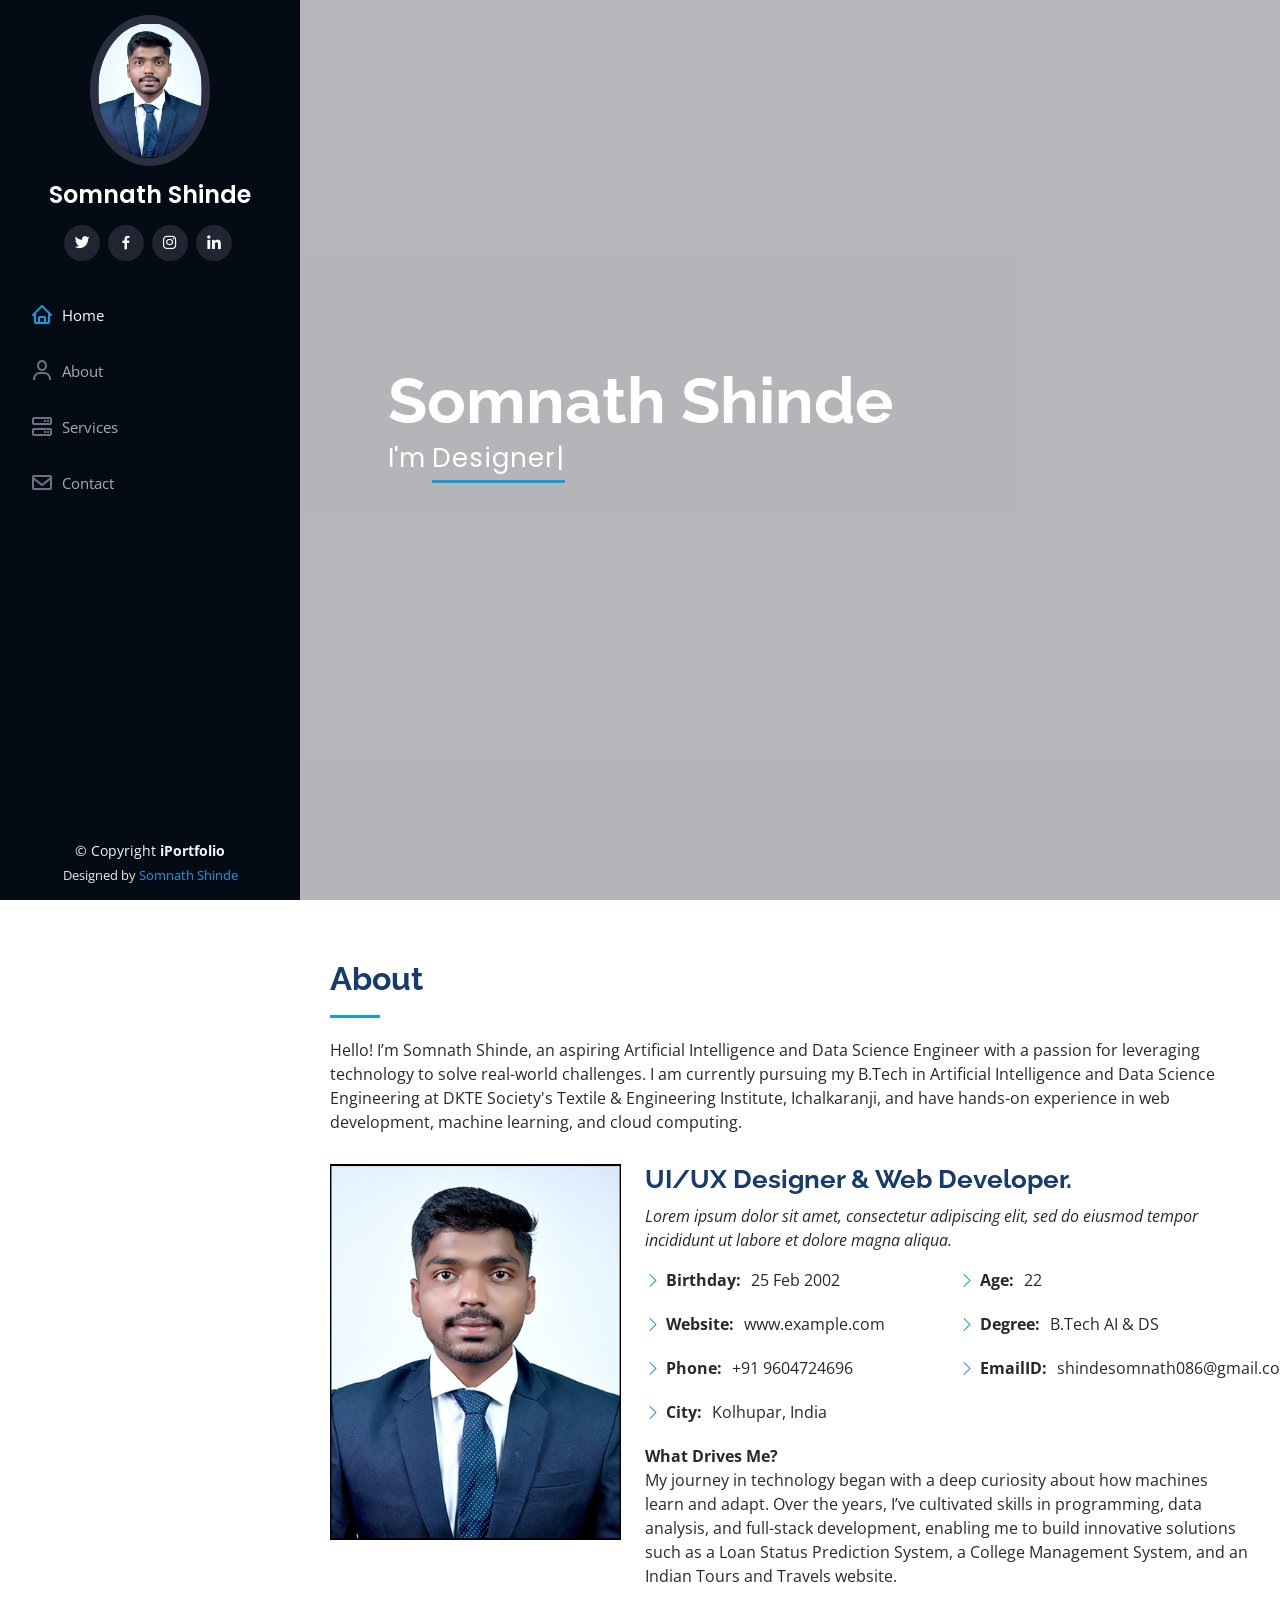
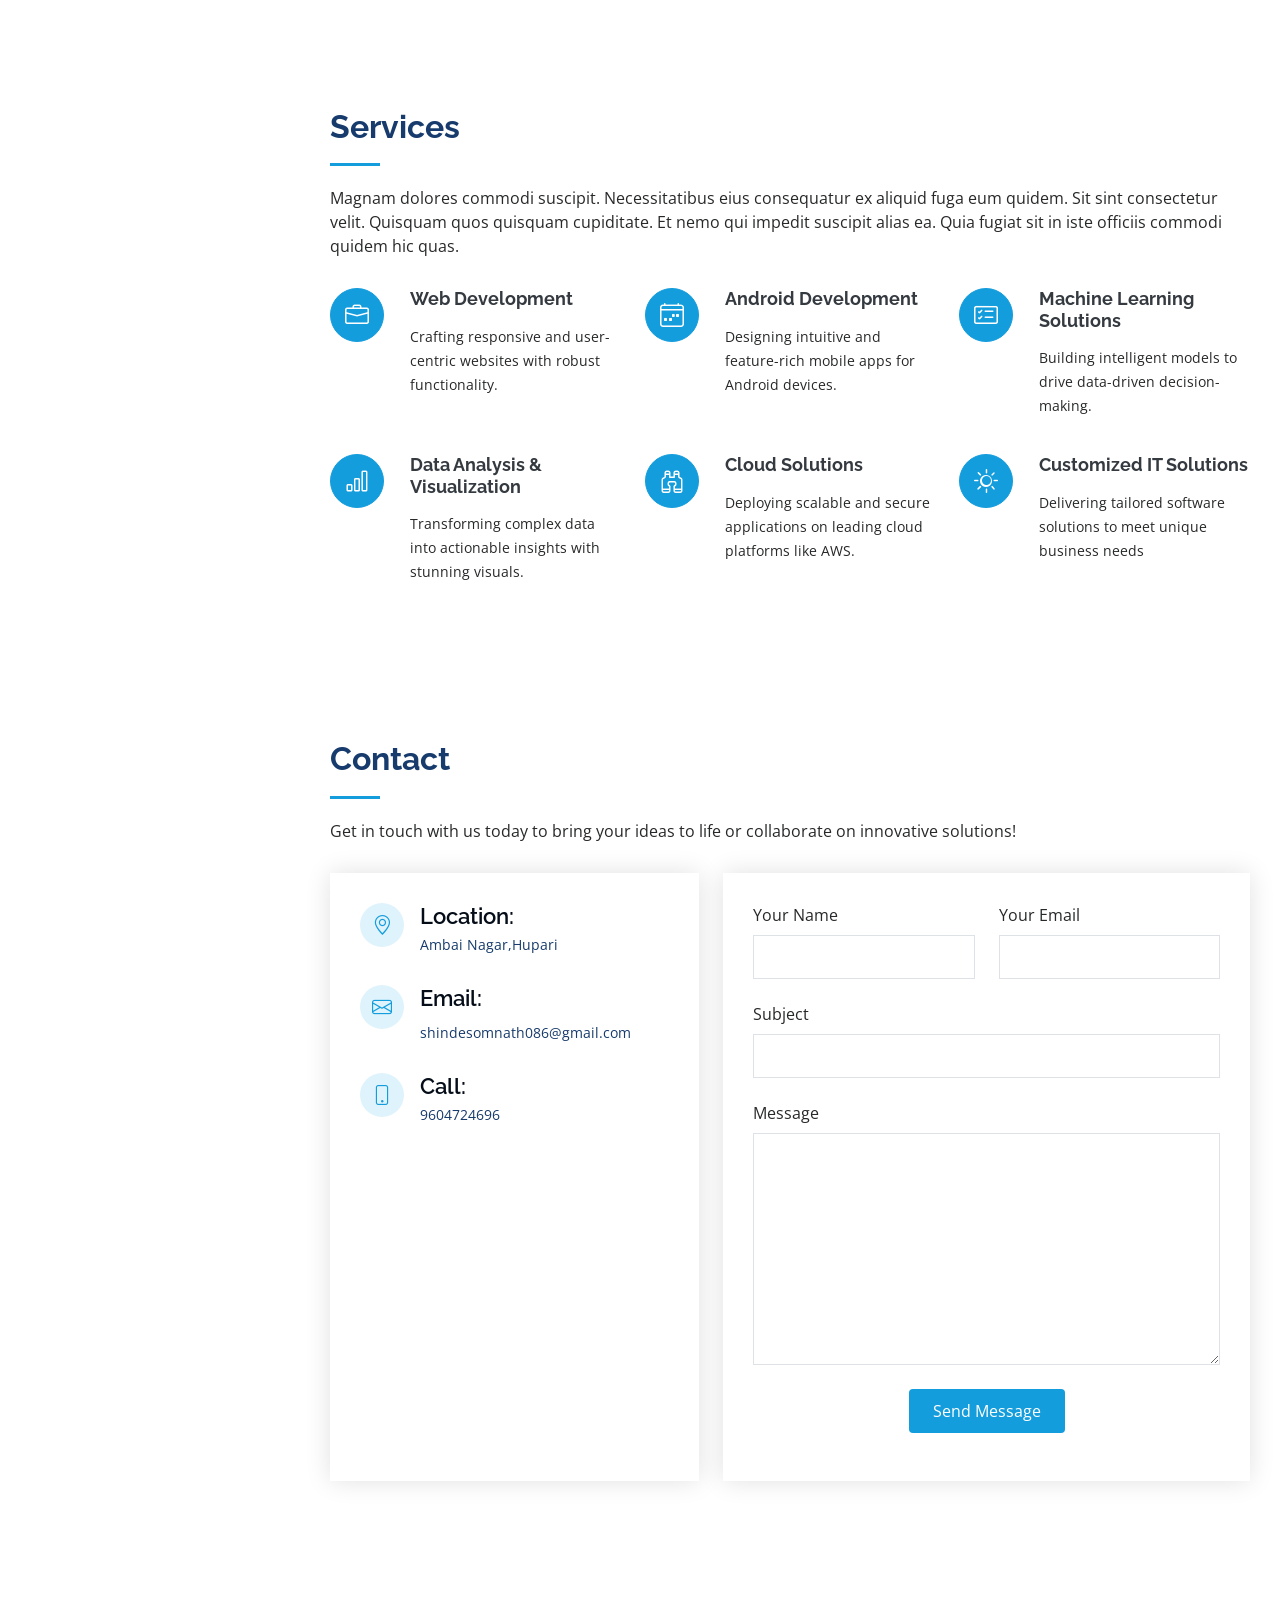
==== index.html @ 43b01abb "Somnath Shinde" ====
<!DOCTYPE html>
<html lang="en">

<head>
  <meta charset="utf-8">
  <meta content="width=device-width, initial-scale=1.0" name="viewport">

  <title>iPortfolio Bootstrap Template - Index</title>
  <meta content="" name="description">
  <meta content="" name="keywords">

  <!-- Favicons -->
  <link href="assets/img/favicon.png" rel="icon">
  <link href="assets/img/apple-touch-icon.png" rel="apple-touch-icon">

  <!-- Google Fonts -->
  <link href="https://fonts.googleapis.com/css?family=Open+Sans:300,300i,400,400i,600,600i,700,700i|Raleway:300,300i,400,400i,500,500i,600,600i,700,700i|Poppins:300,300i,400,400i,500,500i,600,600i,700,700i" rel="stylesheet">

  <!-- Vendor CSS Files -->
  <link href="assets/vendor/aos/aos.css" rel="stylesheet">
  <link href="assets/vendor/bootstrap/css/bootstrap.min.css" rel="stylesheet">
  <link href="assets/vendor/bootstrap-icons/bootstrap-icons.css" rel="stylesheet">
  <link href="assets/vendor/boxicons/css/boxicons.min.css" rel="stylesheet">
  <link href="assets/vendor/glightbox/css/glightbox.min.css" rel="stylesheet">
  <link href="assets/vendor/swiper/swiper-bundle.min.css" rel="stylesheet">

  <!-- Template Main CSS File -->
  <link href="assets/css/style.css" rel="stylesheet">

</head>

<body>

  <!-- ======= Mobile nav toggle button ======= -->
  <i class="bi bi-list mobile-nav-toggle d-xl-none"></i>

  <!-- ======= Header ======= -->
  <header id="header">
    <div class="d-flex flex-column">

      <div class="profile">
        <img src="assets/img/Somnath1.JPG" alt="" class="img-fluid rounded-circle">
        <h1 class="text-light"><a href="index.html">Somnath Shinde</a></h1>
        <div class="social-links mt-3 text-center">
          <a href="https://twitter.com/SomnathShinde2502/" class="twitter"><i class="bx bxl-twitter"></i></a>
          <a href="https://facebook.com/SomnathShinde/" class="facebook"><i class="bx bxl-facebook"></i></a>
          <a href=""https://instagram.com/somya25____/" class="instagram"><i class="bx bxl-instagram"></i></a>
          <a href="https://www.linkedin.com/in/somnathshinde2502/" class="linkedin"><i class="bx bxl-linkedin"></i></a>
        </div>
      </div>

      <nav id="navbar" class="nav-menu navbar">
        <ul>
          <li><a href="#hero" class="nav-link scrollto active"><i class="bx bx-home"></i> <span>Home</span></a></li>
          <li><a href="#about" class="nav-link scrollto"><i class="bx bx-user"></i> <span>About</span></a></li>
          <li><a href="#services" class="nav-link scrollto"><i class="bx bx-server"></i> <span>Services</span></a></li>
          <li><a href="#contact" class="nav-link scrollto"><i class="bx bx-envelope"></i> <span>Contact</span></a></li>
        </ul>
      </nav><!-- .nav-menu -->
    </div>
  </header><!-- End Header -->

  <!-- ======= Hero Section ======= -->
  <section id="hero" class="d-flex flex-column justify-content-center align-items-center">
    <div class="hero-container" data-aos="fade-in">
      <h1>Somnath Shinde</h1>
      <p>I'm <span class="typed" data-typed-items="Designer, Developer"></span></p>
    </div>
  </section><!-- End Hero -->

  <main id="main">

    <!-- ======= About Section ======= -->
    <section id="about" class="about">
      <div class="container">

        <div class="section-title">
          <h2>About</h2>
          <p>
            Hello! I’m Somnath Shinde, an aspiring Artificial Intelligence and Data Science Engineer with a passion for leveraging technology 
            to solve real-world challenges. I am currently pursuing my B.Tech in Artificial Intelligence and 
            Data Science Engineering at DKTE Society's Textile & Engineering Institute, Ichalkaranji, and
             have hands-on experience in web development, machine learning, and cloud computing.
          </p>
        </div>

        <div class="row">
          <div class="col-lg-4" data-aos="fade-right">
            <img src="assets\img\Somnath1.JPG" class="img-fluid" alt="">
          </div>
          <div class="col-lg-8 pt-4 pt-lg-0 content" data-aos="fade-left">
            <h3>UI/UX Designer &amp; Web Developer.</h3>
            <p class="fst-italic">
              Lorem ipsum dolor sit amet, consectetur adipiscing elit, sed do eiusmod tempor incididunt ut labore et dolore
              magna aliqua.
            </p>
            <div class="row">
              <div class="col-lg-6">
                <ul>
                  <li><i class="bi bi-chevron-right"></i> <strong>Birthday:</strong> <span>25 Feb 2002</span></li>
                  <li><i class="bi bi-chevron-right"></i> <strong>Website:</strong> <span>www.example.com</span></li>
                  <li><i class="bi bi-chevron-right"></i> <strong>Phone:</strong> <span>+91 9604724696</span></li>
                  <li><i class="bi bi-chevron-right"></i> <strong>City:</strong> <span>Kolhupar, India</span></li>
                </ul>
              </div>
              <div class="col-lg-6">
                <ul>
                  <li><i class="bi bi-chevron-right"></i> <strong>Age:</strong> <span>22</span></li>
                  <li><i class="bi bi-chevron-right"></i> <strong>Degree:</strong> <span>B.Tech AI & DS</span></li>
                  <li><i class="bi bi-chevron-right"></i> <strong>EmailID:</strong> <span>shindesomnath086@gmail.com</span></li>

                </ul>
              </div>
            </div>
            <p><b>What Drives Me?</b><br>
              My journey in technology began with a deep curiosity about how machines learn and adapt. 
              Over the years, I’ve cultivated skills in programming, data analysis, and full-stack development, 
              enabling me to build innovative solutions such as a
               Loan Status Prediction System, a College Management System, and an Indian Tours and Travels website.
              </p>
          </div>
        </div>

      </div>
    </section><!-- End About Section -->

    <!-- ======= Services Section ======= -->
    <section id="services" class="services">
      <div class="container">

        <div class="section-title">
          <h2>Services</h2>
          <p>Magnam dolores commodi suscipit. Necessitatibus eius consequatur ex aliquid fuga eum quidem. Sit sint consectetur velit. Quisquam quos quisquam cupiditate. Et nemo qui impedit suscipit alias ea. Quia fugiat sit in iste officiis commodi quidem hic quas.</p>
        </div>

        <div class="row">
          <div class="col-lg-4 col-md-6 icon-box" data-aos="fade-up">
            <div class="icon"><i class="bi bi-briefcase"></i></div>
            <h4 class="title"><a href="">Web Development</a></h4>
            <p class="description">Crafting responsive and user-centric websites with robust functionality.</p>
          </div>
          <div class="col-lg-4 col-md-6 icon-box" data-aos="fade-up" data-aos-delay="500">
            <div class="icon"><i class="bi bi-calendar4-week"></i></div>
            <h4 class="title"><a href="">Android Development</a></h4>
            <p class="description">Designing intuitive and feature-rich mobile apps for Android devices.</p>
          </div>
          <div class="col-lg-4 col-md-6 icon-box" data-aos="fade-up" data-aos-delay="100">
            <div class="icon"><i class="bi bi-card-checklist"></i></div>
            <h4 class="title"><a href="">Machine Learning Solutions</a></h4>
            <p class="description">Building intelligent models to drive data-driven decision-making.</p>
          </div>
          <div class="col-lg-4 col-md-6 icon-box" data-aos="fade-up" data-aos-delay="200">
            <div class="icon"><i class="bi bi-bar-chart"></i></div>
            <h4 class="title"><a href="">Data Analysis & Visualization</a></h4>
            <p class="description">Transforming complex data into actionable insights with stunning visuals.</p>
          </div>
          <div class="col-lg-4 col-md-6 icon-box" data-aos="fade-up" data-aos-delay="300">
            <div class="icon"><i class="bi bi-binoculars"></i></div>
            <h4 class="title"><a href="">Cloud Solutions</a></h4>
            <p class="description">Deploying scalable and secure applications on leading cloud platforms like AWS.</p>
          </div>
          <div class="col-lg-4 col-md-6 icon-box" data-aos="fade-up" data-aos-delay="400">
            <div class="icon"><i class="bi bi-brightness-high"></i></div>
            <h4 class="title"><a href="">Customized IT Solutions</a></h4>
            <p class="description">Delivering tailored software solutions to meet unique business needs</p>
          </div>
        </div>

      </div>
    </section><!-- End Services Section -->


 

    <!-- ======= Contact Section ======= -->
    <section id="contact" class="contact">
      <div class="container">

        <div class="section-title">
          <h2>Contact</h2>
          <p>Get in touch with us today to bring your ideas to life or collaborate on innovative solutions!</p>
        </div>

        <div class="row" data-aos="fade-in">

          <div class="col-lg-5 d-flex align-items-stretch">
            <div class="info">
              <div class="address">
                <i class="bi bi-geo-alt"></i>
                <h4>Location:</h4>
                <p>Ambai Nagar,Hupari</p>
              </div>

              <div class="email">
                <i class="bi bi-envelope"></i>
                <h4>Email:</h4>
                <p>shindesomnath086@gmail.com</p>
              </div>

              <div class="phone">
                <i class="bi bi-phone"></i>
                <h4>Call:</h4>
                <p>9604724696
                </p>
              </div>

              <iframe src="https://www.google.com/maps/embed?pb=!1m18!1m12!1m3!1d27679.42856242347!2d74.38181846578296!3d16.60941913564771!2m3!1f0!2f0!3f0!3m2!1i1024!2i768!4f13.1!3m3!1m2!1s0x3bc0fcb27f4518f9%3A0x4996bbb5f61cb337!2sHupari%2C%20Maharashtra!5e1!3m2!1sen!2sin!4v1731993515008!5m2!1sen!2sin"  frameborder="0" style="border:0; width: 100%; height: 290px;" allowfullscreen></iframe>
            </div>

          </div>

          <div class="col-lg-7 mt-5 mt-lg-0 d-flex align-items-stretch">
            <form action="forms/contact.php" method="post" role="form" class="php-email-form">
              <div class="row">
                <div class="form-group col-md-6">
                  <label for="name">Your Name</label>
                  <input type="text" name="name" class="form-control" id="name" required>
                </div>
                <div class="form-group col-md-6">
                  <label for="name">Your Email</label>
                  <input type="email" class="form-control" name="email" id="email" required>
                </div>
              </div>
              <div class="form-group">
                <label for="name">Subject</label>
                <input type="text" class="form-control" name="subject" id="subject" required>
              </div>
              <div class="form-group">
                <label for="name">Message</label>
                <textarea class="form-control" name="message" rows="10" required></textarea>
              </div>
              <div class="my-3">
                <div class="loading">Loading</div>
                <div class="error-message"></div>
                <div class="sent-message">Your message has been sent. Thank you!</div>
              </div>
              <div class="text-center"><button type="submit">Send Message</button></div>
            </form>
          </div>

        </div>

      </div>
    </section><!-- End Contact Section -->

  </main><!-- End #main -->

  <!-- ======= Footer ======= -->
  <footer id="footer">
    <div class="container">
      <div class="copyright">
        &copy; Copyright <strong><span>iPortfolio</span></strong>
      </div>
      <div class="credits">
        <!-- All the links in the footer should remain intact. -->
        <!-- You can delete the links only if you purchased the pro version. -->
        <!-- Licensing information: https://bootstrapmade.com/license/ -->
        <!-- Purchase the pro version with working PHP/AJAX contact form: https://bootstrapmade.com/iportfolio-bootstrap-portfolio-websites-template/ -->
        Designed by <a href="https://bootstrapmade.com/">Somnath Shinde</a>
      </div>
    </div>
  </footer><!-- End  Footer -->

  <a href="#" class="back-to-top d-flex align-items-center justify-content-center"><i class="bi bi-arrow-up-short"></i></a>

  <!-- Vendor JS Files -->
  <script src="assets/vendor/purecounter/purecounter_vanilla.js"></script>
  <script src="assets/vendor/aos/aos.js"></script>
  <script src="assets/vendor/bootstrap/js/bootstrap.bundle.min.js"></script>
  <script src="assets/vendor/glightbox/js/glightbox.min.js"></script>
  <script src="assets/vendor/isotope-layout/isotope.pkgd.min.js"></script>
  <script src="assets/vendor/swiper/swiper-bundle.min.js"></script>
  <script src="assets/vendor/typed.js/typed.umd.js"></script>
  <script src="assets/vendor/waypoints/noframework.waypoints.js"></script>
  <script src="assets/vendor/php-email-form/validate.js"></script>

  <!-- Template Main JS File -->
  <script src="assets/js/main.js"></script>

</body>

</html>
---- assets/css/style.css ----
/**
* Template Name: iPortfolio
* Template URL: https://bootstrapmade.com/iportfolio-bootstrap-portfolio-websites-template/
* Updated: Mar 17 2024 with Bootstrap v5.3.3
* Author: BootstrapMade.com
* License: https://bootstrapmade.com/license/
*/

/*--------------------------------------------------------------
# General
--------------------------------------------------------------*/
body {
  font-family: "Open Sans", sans-serif;
  color: #272829;
}

a {
  color: #149ddd;
  text-decoration: none;
}

a:hover {
  color: #37b3ed;
  text-decoration: none;
}

h1,
h2,
h3,
h4,
h5,
h6 {
  font-family: "Raleway", sans-serif;
}

/*--------------------------------------------------------------
# Back to top button
--------------------------------------------------------------*/
.back-to-top {
  position: fixed;
  visibility: hidden;
  opacity: 0;
  right: 15px;
  bottom: 15px;
  z-index: 996;
  background: #149ddd;
  width: 40px;
  height: 40px;
  border-radius: 50px;
  transition: all 0.4s;
}

.back-to-top i {
  font-size: 28px;
  color: #fff;
  line-height: 0;
}

.back-to-top:hover {
  background: #2eafec;
  color: #fff;
}

.back-to-top.active {
  visibility: visible;
  opacity: 1;
}

/*--------------------------------------------------------------
# Header
--------------------------------------------------------------*/
#header {
  position: fixed;
  top: 0;
  left: 0;
  bottom: 0;
  width: 300px;
  transition: all ease-in-out 0.5s;
  z-index: 9997;
  transition: all 0.5s;
  padding: 0 15px;
  background: #040b14;
  overflow-y: auto;
}

#header .profile img {
  margin: 15px auto;
  display: block;
  width: 120px;
  border: 8px solid #2c2f3f;
}

#header .profile h1 {
  font-size: 24px;
  margin: 0;
  padding: 0;
  font-weight: 600;
  -moz-text-align-last: center;
  text-align-last: center;
  font-family: "Poppins", sans-serif;
}

#header .profile h1 a,
#header .profile h1 a:hover {
  color: #fff;
  text-decoration: none;
}

#header .profile .social-links a {
  font-size: 18px;
  display: inline-block;
  background: #212431;
  color: #fff;
  line-height: 1;
  padding: 8px 0;
  margin-right: 4px;
  border-radius: 50%;
  text-align: center;
  width: 36px;
  height: 36px;
  transition: 0.3s;
}

#header .profile .social-links a:hover {
  background: #149ddd;
  color: #fff;
  text-decoration: none;
}

#main {
  margin-left: 300px;
}

.container,
.container-fluid {
  padding-left: 30px;
  padding-right: 30px;
}

@media (max-width: 1199px) {
  #header {
    left: -300px;
  }

  #main {
    margin-left: 0;
  }

  .container,
  .container-fluid {
    padding-left: 12px;
    padding-right: 12px;
  }
}

/*--------------------------------------------------------------
# Navigation Menu
--------------------------------------------------------------*/
/* Desktop Navigation */
.nav-menu {
  padding: 30px 0 0 0;
}

.nav-menu * {
  margin: 0;
  padding: 0;
  list-style: none;
}

.nav-menu>ul>li {
  position: relative;
  white-space: nowrap;
}

.nav-menu a,
.nav-menu a:focus {
  display: flex;
  align-items: center;
  color: #a8a9b4;
  padding: 12px 15px;
  margin-bottom: 8px;
  transition: 0.3s;
  font-size: 15px;
}

.nav-menu a i,
.nav-menu a:focus i {
  font-size: 24px;
  padding-right: 8px;
  color: #6f7180;
}

.nav-menu a:hover,
.nav-menu .active,
.nav-menu .active:focus,
.nav-menu li:hover>a {
  text-decoration: none;
  color: #fff;
}

.nav-menu a:hover i,
.nav-menu .active i,
.nav-menu .active:focus i,
.nav-menu li:hover>a i {
  color: #149ddd;
}

/* Mobile Navigation */
.mobile-nav-toggle {
  position: fixed;
  right: 15px;
  top: 15px;
  z-index: 9998;
  border: 0;
  font-size: 24px;
  transition: all 0.4s;
  outline: none !important;
  background-color: #149ddd;
  color: #fff;
  width: 40px;
  height: 40px;
  display: inline-flex;
  align-items: center;
  justify-content: center;
  line-height: 0;
  border-radius: 50px;
  cursor: pointer;
}

.mobile-nav-active {
  overflow: hidden;
}

.mobile-nav-active #header {
  left: 0;
}

/*--------------------------------------------------------------
# Hero Section
--------------------------------------------------------------*/
#hero {
  width: 100%;
  height: 100vh;
  background: url("../img/Somnath") top center;
  background-size: cover;
}

#hero:before {
  content: "";
  background: rgba(5, 13, 24, 0.3);
  position: absolute;
  bottom: 0;
  top: 0;
  left: 0;
  right: 0;
  z-index: 1;
}

#hero .hero-container {
  position: relative;
  z-index: 2;
  min-width: 300px;
}

#hero h1 {
  margin: 0 0 10px 0;
  font-size: 64px;
  font-weight: 700;
  line-height: 56px;
  color: #fff;
}

#hero p {
  color: #fff;
  margin-bottom: 50px;
  font-size: 26px;
  font-family: "Poppins", sans-serif;
}

#hero p span {
  color: #fff;
  padding-bottom: 4px;
  letter-spacing: 1px;
  border-bottom: 3px solid #149ddd;
}

@media (min-width: 1024px) {
  #hero {
    background-attachment: fixed;
  }
}

@media (max-width: 768px) {
  #hero h1 {
    font-size: 28px;
    line-height: 36px;
  }

  #hero h2 {
    font-size: 18px;
    line-height: 24px;
    margin-bottom: 30px;
  }
}

/*--------------------------------------------------------------
# Sections General
--------------------------------------------------------------*/
section {
  padding: 60px 0;
  overflow: hidden;
}

.section-bg {
  background: #f5f8fd;
}

.section-title {
  padding-bottom: 30px;
}

.section-title h2 {
  font-size: 32px;
  font-weight: bold;
  margin-bottom: 20px;
  padding-bottom: 20px;
  position: relative;
  color: #173b6c;
}

.section-title h2::after {
  content: "";
  position: absolute;
  display: block;
  width: 50px;
  height: 3px;
  background: #149ddd;
  bottom: 0;
  left: 0;
}

.section-title p {
  margin-bottom: 0;
}

/*--------------------------------------------------------------
# About
--------------------------------------------------------------*/
.about .content h3 {
  font-weight: 700;
  font-size: 26px;
  color: #173b6c;
}

.about .content ul {
  list-style: none;
  padding: 0;
}

.about .content ul li {
  margin-bottom: 20px;
  display: flex;
  align-items: center;
}

.about .content ul strong {
  margin-right: 10px;
}

.about .content ul i {
  font-size: 16px;
  margin-right: 5px;
  color: #149ddd;
  line-height: 0;
}

.about .content p:last-child {
  margin-bottom: 0;
}

/*--------------------------------------------------------------
# Facts
--------------------------------------------------------------*/
.facts {
  padding-bottom: 30px;
}

.facts .count-box {
  padding: 30px;
  width: 100%;
}

.facts .count-box i {
  display: block;
  font-size: 44px;
  color: #149ddd;
  float: left;
  line-height: 0;
}

.facts .count-box span {
  font-size: 48px;
  line-height: 40px;
  display: block;
  font-weight: 700;
  color: #050d18;
  margin-left: 60px;
}

.facts .count-box p {
  padding: 15px 0 0 0;
  margin: 0 0 0 60px;
  font-family: "Raleway", sans-serif;
  font-size: 14px;
  color: #122f57;
}

.facts .count-box a {
  font-weight: 600;
  display: block;
  margin-top: 20px;
  color: #122f57;
  font-size: 15px;
  font-family: "Poppins", sans-serif;
  transition: ease-in-out 0.3s;
}

.facts .count-box a:hover {
  color: #1f5297;
}

/*--------------------------------------------------------------
# Akills
--------------------------------------------------------------*/
.skills .progress {
  height: 60px;
  display: block;
  background: none;
  border-radius: 0;
}

.skills .progress .skill {
  padding: 0;
  margin: 0 0 6px 0;
  text-transform: uppercase;
  display: block;
  font-weight: 600;
  font-family: "Poppins", sans-serif;
  color: #050d18;
}

.skills .progress .skill .val {
  float: right;
  font-style: normal;
}

.skills .progress-bar-wrap {
  background: #dce8f8;
  height: 10px;
}

.skills .progress-bar {
  width: 1px;
  height: 10px;
  transition: 0.9s;
  background-color: #149ddd;
}

/*--------------------------------------------------------------
# Resume
--------------------------------------------------------------*/
.resume .resume-title {
  font-size: 26px;
  font-weight: 700;
  margin-top: 20px;
  margin-bottom: 20px;
  color: #050d18;
}

.resume .resume-item {
  padding: 0 0 20px 20px;
  margin-top: -2px;
  border-left: 2px solid #1f5297;
  position: relative;
}

.resume .resume-item h4 {
  line-height: 18px;
  font-size: 18px;
  font-weight: 600;
  text-transform: uppercase;
  font-family: "Poppins", sans-serif;
  color: #050d18;
  margin-bottom: 10px;
}

.resume .resume-item h5 {
  font-size: 16px;
  background: #e4edf9;
  padding: 5px 15px;
  display: inline-block;
  font-weight: 600;
  margin-bottom: 10px;
}

.resume .resume-item ul {
  padding-left: 20px;
}

.resume .resume-item ul li {
  padding-bottom: 10px;
}

.resume .resume-item:last-child {
  padding-bottom: 0;
}

.resume .resume-item::before {
  content: "";
  position: absolute;
  width: 16px;
  height: 16px;
  border-radius: 50px;
  left: -9px;
  top: 0;
  background: #fff;
  border: 2px solid #1f5297;
}

/*--------------------------------------------------------------
# Portfolio
--------------------------------------------------------------*/
.portfolio .portfolio-item {
  margin-bottom: 30px;
}

.portfolio #portfolio-flters {
  padding: 0;
  margin: 0 auto 35px auto;
  list-style: none;
  text-align: center;
  background: #fff;
  border-radius: 50px;
  padding: 2px 15px;
}

.portfolio #portfolio-flters li {
  cursor: pointer;
  display: inline-block;
  padding: 10px 15px 8px 15px;
  font-size: 14px;
  font-weight: 600;
  line-height: 1;
  text-transform: uppercase;
  color: #272829;
  margin-bottom: 5px;
  transition: all 0.3s ease-in-out;
}

.portfolio #portfolio-flters li:hover,
.portfolio #portfolio-flters li.filter-active {
  color: #149ddd;
}

.portfolio #portfolio-flters li:last-child {
  margin-right: 0;
}

.portfolio .portfolio-wrap {
  transition: 0.3s;
  position: relative;
  overflow: hidden;
  z-index: 1;
}

.portfolio .portfolio-wrap::before {
  content: "";
  background: rgba(255, 255, 255, 0.5);
  position: absolute;
  left: 0;
  right: 0;
  top: 0;
  bottom: 0;
  transition: all ease-in-out 0.3s;
  z-index: 2;
  opacity: 0;
}

.portfolio .portfolio-wrap .portfolio-links {
  opacity: 1;
  left: 0;
  right: 0;
  bottom: -60px;
  z-index: 3;
  position: absolute;
  transition: all ease-in-out 0.3s;
  display: flex;
  justify-content: center;
}

.portfolio .portfolio-wrap .portfolio-links a {
  color: #fff;
  font-size: 28px;
  text-align: center;
  background: rgba(20, 157, 221, 0.75);
  transition: 0.3s;
  width: 50%;
}

.portfolio .portfolio-wrap .portfolio-links a:hover {
  background: rgba(20, 157, 221, 0.95);
}

.portfolio .portfolio-wrap .portfolio-links a+a {
  border-left: 1px solid #37b3ed;
}

.portfolio .portfolio-wrap:hover::before {
  top: 0;
  left: 0;
  right: 0;
  bottom: 0;
  opacity: 1;
}

.portfolio .portfolio-wrap:hover .portfolio-links {
  opacity: 1;
  bottom: 0;
}

/*--------------------------------------------------------------
# Portfolio Details
--------------------------------------------------------------*/
.portfolio-details {
  padding-top: 40px;
}

.portfolio-details .portfolio-details-slider img {
  width: 100%;
}

.portfolio-details .portfolio-details-slider .swiper-pagination {
  margin-top: 20px;
  position: relative;
}

.portfolio-details .portfolio-details-slider .swiper-pagination .swiper-pagination-bullet {
  width: 12px;
  height: 12px;
  background-color: #fff;
  opacity: 1;
  border: 1px solid #149ddd;
}

.portfolio-details .portfolio-details-slider .swiper-pagination .swiper-pagination-bullet-active {
  background-color: #149ddd;
}

.portfolio-details .portfolio-info {
  padding: 30px;
  box-shadow: 0px 0 30px rgba(5, 13, 24, 0.08);
}

.portfolio-details .portfolio-info h3 {
  font-size: 22px;
  font-weight: 700;
  margin-bottom: 20px;
  padding-bottom: 20px;
  border-bottom: 1px solid #eee;
}

.portfolio-details .portfolio-info ul {
  list-style: none;
  padding: 0;
  font-size: 15px;
}

.portfolio-details .portfolio-info ul li+li {
  margin-top: 10px;
}

.portfolio-details .portfolio-description {
  padding-top: 30px;
}

.portfolio-details .portfolio-description h2 {
  font-size: 26px;
  font-weight: 700;
  margin-bottom: 20px;
}

.portfolio-details .portfolio-description p {
  padding: 0;
}

/*--------------------------------------------------------------
# Services
--------------------------------------------------------------*/
.services .icon-box {
  margin-bottom: 20px;
}

.services .icon {
  float: left;
  display: flex;
  align-items: center;
  justify-content: center;
  width: 54px;
  height: 54px;
  background: #149ddd;
  border-radius: 50%;
  transition: 0.5s;
  border: 1px solid #149ddd;
}

.services .icon i {
  color: #fff;
  font-size: 24px;
  line-height: 0;
}

.services .icon-box:hover .icon {
  background: #fff;
}

.services .icon-box:hover .icon i {
  color: #149ddd;
}

.services .title {
  margin-left: 80px;
  font-weight: 700;
  margin-bottom: 15px;
  font-size: 18px;
}

.services .title a {
  color: #343a40;
}

.services .title a:hover {
  color: #149ddd;
}

.services .description {
  margin-left: 80px;
  line-height: 24px;
  font-size: 14px;
}

/*--------------------------------------------------------------
# Testimonials
--------------------------------------------------------------*/
.testimonials .testimonials-carousel,
.testimonials .testimonials-slider {
  overflow: hidden;
}

.testimonials .testimonial-item {
  box-sizing: content-box;
  text-align: center;
  min-height: 320px;
}

.testimonials .testimonial-item .testimonial-img {
  width: 90px;
  border-radius: 50%;
  margin: 0 auto;
}

.testimonials .testimonial-item h3 {
  font-size: 18px;
  font-weight: bold;
  margin: 10px 0 5px 0;
  color: #111;
}

.testimonials .testimonial-item h4 {
  font-size: 14px;
  color: #999;
  margin: 0;
}

.testimonials .testimonial-item .quote-icon-left,
.testimonials .testimonial-item .quote-icon-right {
  color: #c3e8fa;
  font-size: 26px;
}

.testimonials .testimonial-item .quote-icon-left {
  display: inline-block;
  left: -5px;
  position: relative;
}

.testimonials .testimonial-item .quote-icon-right {
  display: inline-block;
  right: -5px;
  position: relative;
  top: 10px;
}

.testimonials .testimonial-item p {
  font-style: italic;
  margin: 0 15px 15px 15px;
  padding: 20px;
  background: #fff;
  position: relative;
  margin-bottom: 35px;
  border-radius: 6px;
  box-shadow: 0px 2px 15px rgba(0, 0, 0, 0.1);
}

.testimonials .testimonial-item p::after {
  content: "";
  width: 0;
  height: 0;
  border-top: 20px solid #fff;
  border-right: 20px solid transparent;
  border-left: 20px solid transparent;
  position: absolute;
  bottom: -20px;
  left: calc(50% - 20px);
}

.testimonials .swiper-pagination {
  margin-top: 20px;
  position: relative;
}

.testimonials .swiper-pagination .swiper-pagination-bullet {
  width: 12px;
  height: 12px;
  background-color: #fff;
  opacity: 1;
  border: 1px solid #149ddd;
}

.testimonials .swiper-pagination .swiper-pagination-bullet-active {
  background-color: #149ddd;
}

/*--------------------------------------------------------------
# Contact
--------------------------------------------------------------*/
.contact {
  padding-bottom: 130px;
}

.contact .info {
  padding: 30px;
  background: #fff;
  width: 100%;
  box-shadow: 0 0 24px 0 rgba(0, 0, 0, 0.12);
}

.contact .info i {
  font-size: 20px;
  color: #149ddd;
  float: left;
  width: 44px;
  height: 44px;
  background: #dff3fc;
  display: flex;
  justify-content: center;
  align-items: center;
  border-radius: 50px;
  transition: all 0.3s ease-in-out;
}

.contact .info h4 {
  padding: 0 0 0 60px;
  font-size: 22px;
  font-weight: 600;
  margin-bottom: 5px;
  color: #050d18;
}

.contact .info p {
  padding: 0 0 10px 60px;
  margin-bottom: 20px;
  font-size: 14px;
  color: #173b6c;
}

.contact .info .email p {
  padding-top: 5px;
}

.contact .info .social-links {
  padding-left: 60px;
}

.contact .info .social-links a {
  font-size: 18px;
  display: inline-block;
  background: #333;
  color: #fff;
  line-height: 1;
  padding: 8px 0;
  border-radius: 50%;
  text-align: center;
  width: 36px;
  height: 36px;
  transition: 0.3s;
  margin-right: 10px;
}

.contact .info .social-links a:hover {
  background: #149ddd;
  color: #fff;
}

.contact .info .email:hover i,
.contact .info .address:hover i,
.contact .info .phone:hover i {
  background: #149ddd;
  color: #fff;
}

.contact .php-email-form {
  width: 100%;
  padding: 30px;
  background: #fff;
  box-shadow: 0 0 24px 0 rgba(0, 0, 0, 0.12);
}

.contact .php-email-form .form-group {
  padding-bottom: 8px;
}

.contact .php-email-form .validate {
  display: none;
  color: red;
  margin: 0 0 15px 0;
  font-weight: 400;
  font-size: 13px;
}

.contact .php-email-form .error-message {
  display: none;
  color: #fff;
  background: #ed3c0d;
  text-align: left;
  padding: 15px;
  font-weight: 600;
}

.contact .php-email-form .error-message br+br {
  margin-top: 25px;
}

.contact .php-email-form .sent-message {
  display: none;
  color: #fff;
  background: #18d26e;
  text-align: center;
  padding: 15px;
  font-weight: 600;
}

.contact .php-email-form .loading {
  display: none;
  background: #fff;
  text-align: center;
  padding: 15px;
}

.contact .php-email-form .loading:before {
  content: "";
  display: inline-block;
  border-radius: 50%;
  width: 24px;
  height: 24px;
  margin: 0 10px -6px 0;
  border: 3px solid #18d26e;
  border-top-color: #eee;
  animation: animate-loading 1s linear infinite;
}

.contact .php-email-form .form-group {
  margin-bottom: 15px;
}

.contact .php-email-form label {
  padding-bottom: 8px;
}

.contact .php-email-form input,
.contact .php-email-form textarea {
  border-radius: 0;
  box-shadow: none;
  font-size: 14px;
}

.contact .php-email-form input {
  height: 44px;
}

.contact .php-email-form textarea {
  padding: 10px 15px;
}

.contact .php-email-form button[type=submit] {
  background: #149ddd;
  border: 0;
  padding: 10px 24px;
  color: #fff;
  transition: 0.4s;
  border-radius: 4px;
}

.contact .php-email-form button[type=submit]:hover {
  background: #37b3ed;
}

@keyframes animate-loading {
  0% {
    transform: rotate(0deg);
  }

  100% {
    transform: rotate(360deg);
  }
}

/*--------------------------------------------------------------
# Breadcrumbs
--------------------------------------------------------------*/
.breadcrumbs {
  padding: 20px 0;
  background: #f9f9f9;
}

.breadcrumbs h2 {
  font-size: 26px;
  font-weight: 300;
}

.breadcrumbs ol {
  display: flex;
  flex-wrap: wrap;
  list-style: none;
  padding: 0;
  margin: 0;
  font-size: 15px;
}

.breadcrumbs ol li+li {
  padding-left: 10px;
}

.breadcrumbs ol li+li::before {
  display: inline-block;
  padding-right: 10px;
  color: #0e2442;
  content: "/";
}

@media (max-width: 768px) {
  .breadcrumbs .d-flex {
    display: block !important;
  }

  .breadcrumbs ol {
    display: block;
  }

  .breadcrumbs ol li {
    display: inline-block;
  }
}

/*--------------------------------------------------------------
# Footer
--------------------------------------------------------------*/
#footer {
  padding: 15px;
  color: #f4f6fd;
  font-size: 14px;
  position: fixed;
  left: 0;
  bottom: 0;
  width: 300px;
  z-index: 9999;
  background: #040b14;
}

#footer .copyright {
  text-align: center;
}

#footer .credits {
  padding-top: 5px;
  text-align: center;
  font-size: 13px;
  color: #eaebf0;
}

@media (max-width: 1199px) {
  #footer {
    position: static;
    width: auto;
    padding-right: 20px 15px;
  }
}
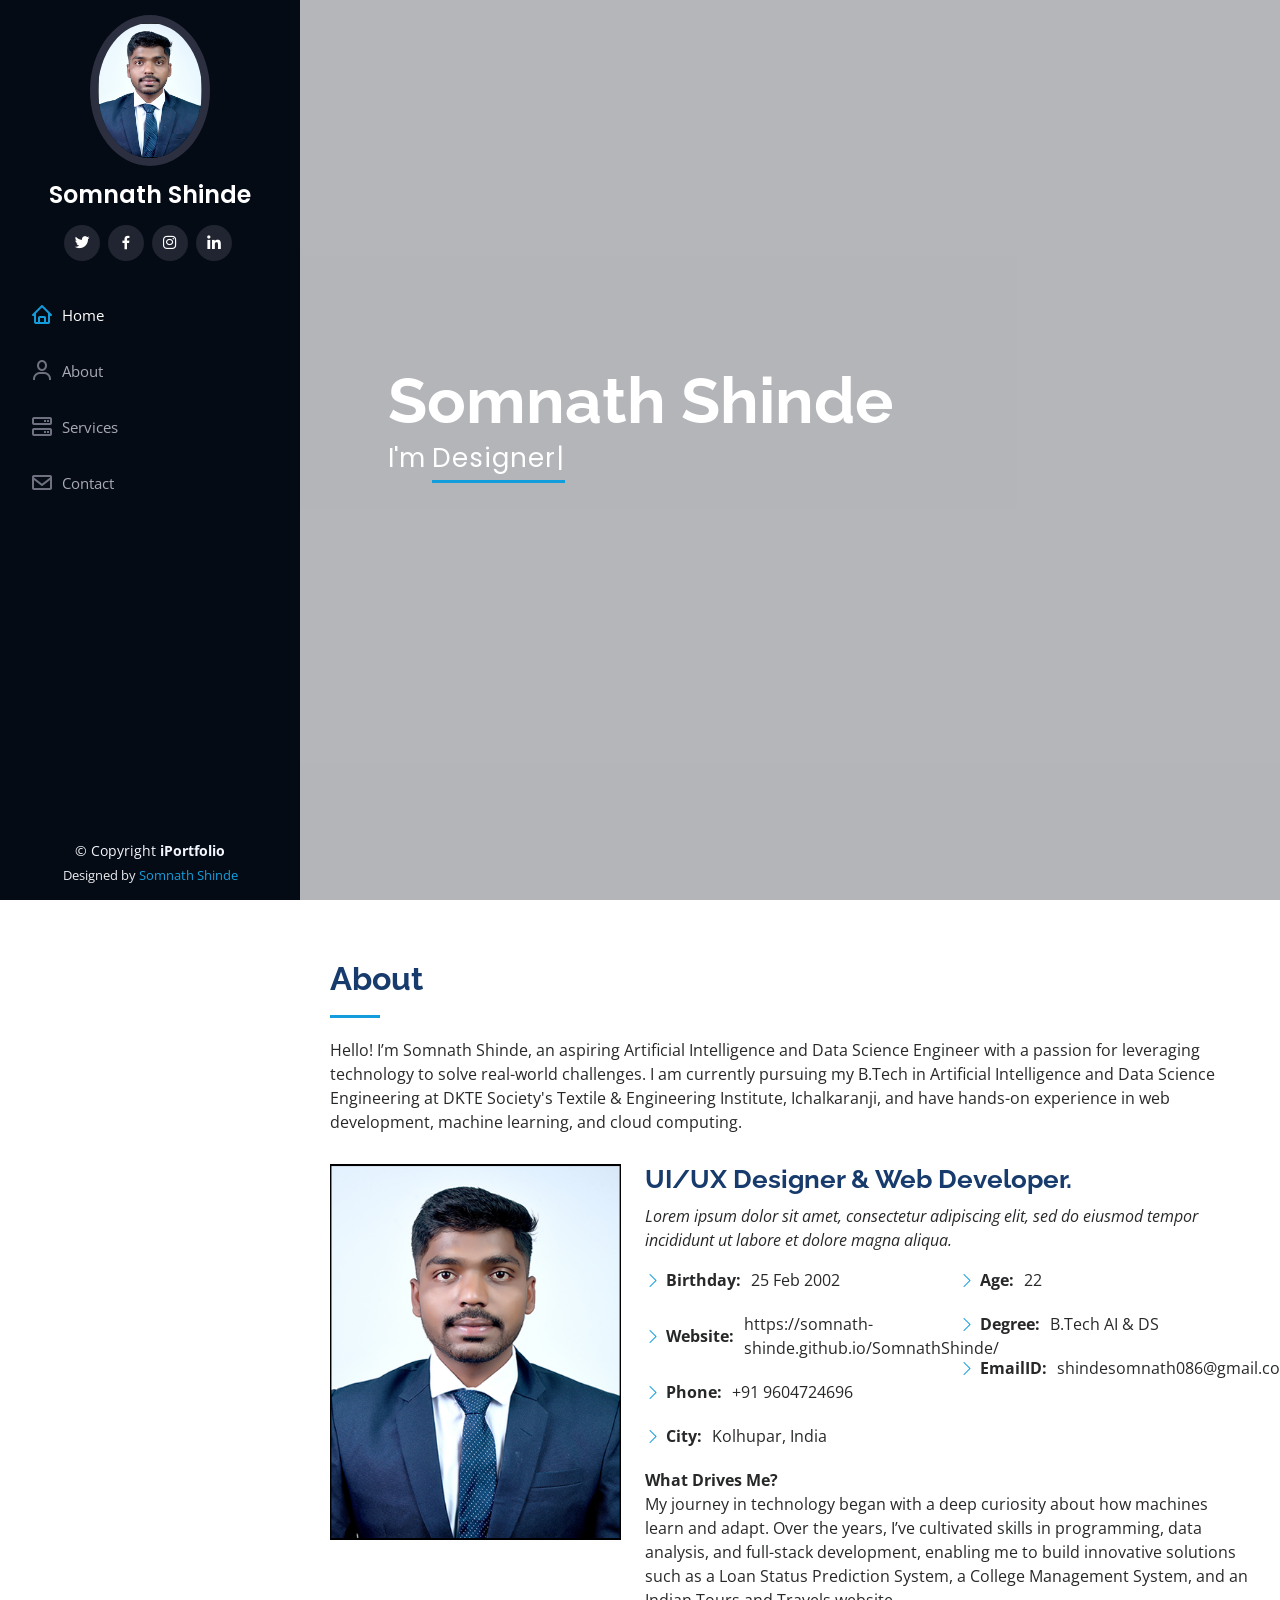
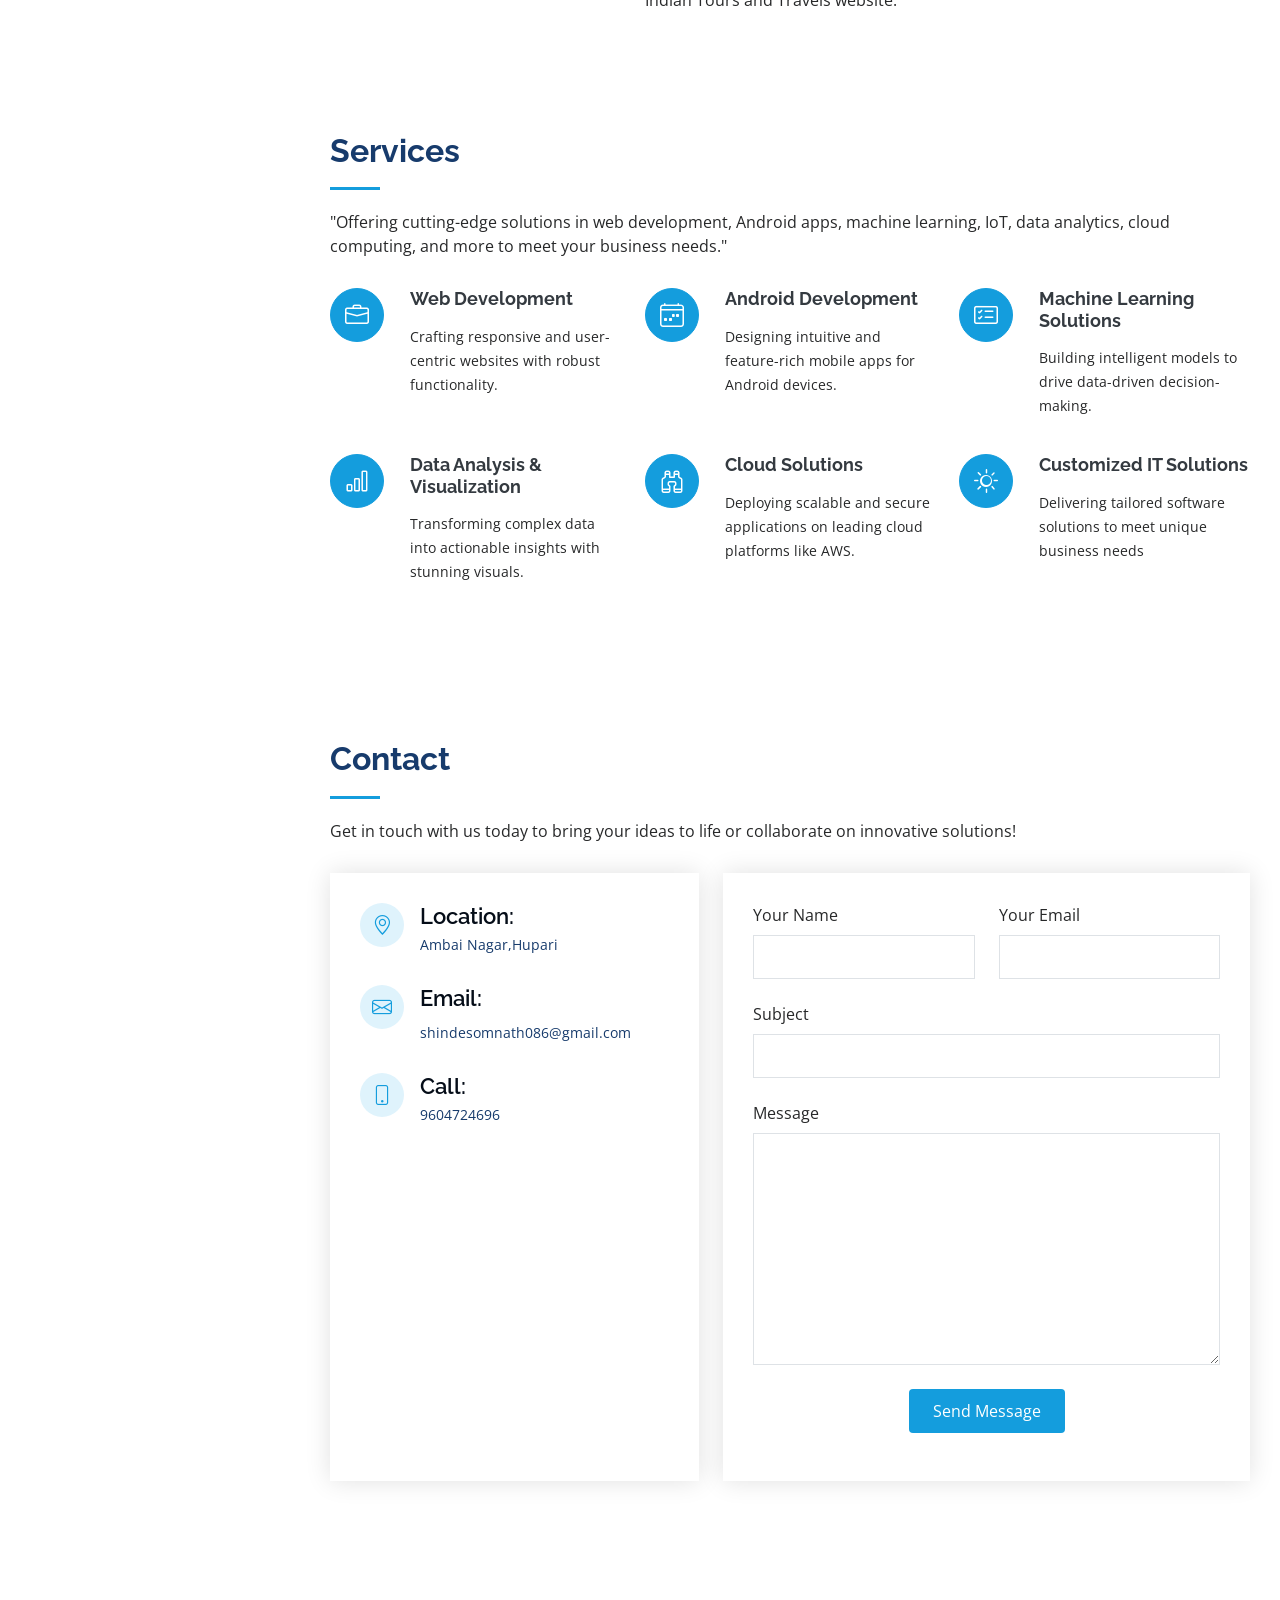
==== commit 93714081: "Update index.html" ====
--- a/index.html
+++ b/index.html
@@ -98,7 +98,7 @@
               <div class="col-lg-6">
                 <ul>
                   <li><i class="bi bi-chevron-right"></i> <strong>Birthday:</strong> <span>25 Feb 2002</span></li>
-                  <li><i class="bi bi-chevron-right"></i> <strong>Website:</strong> <span>www.example.com</span></li>
+                  <li><i class="bi bi-chevron-right"></i> <strong>Website:</strong> <span>https://somnath-shinde.github.io/SomnathShinde/</span></li>
                   <li><i class="bi bi-chevron-right"></i> <strong>Phone:</strong> <span>+91 9604724696</span></li>
                   <li><i class="bi bi-chevron-right"></i> <strong>City:</strong> <span>Kolhupar, India</span></li>
                 </ul>
@@ -130,7 +130,7 @@
 
         <div class="section-title">
           <h2>Services</h2>
-          <p>Magnam dolores commodi suscipit. Necessitatibus eius consequatur ex aliquid fuga eum quidem. Sit sint consectetur velit. Quisquam quos quisquam cupiditate. Et nemo qui impedit suscipit alias ea. Quia fugiat sit in iste officiis commodi quidem hic quas.</p>
+          <p>"Offering cutting-edge solutions in web development, Android apps, machine learning, IoT, data analytics, cloud computing, and more to meet your business needs."</p>
         </div>
 
         <div class="row">
@@ -279,4 +279,4 @@
 
 </body>
 
-</html>+</html>
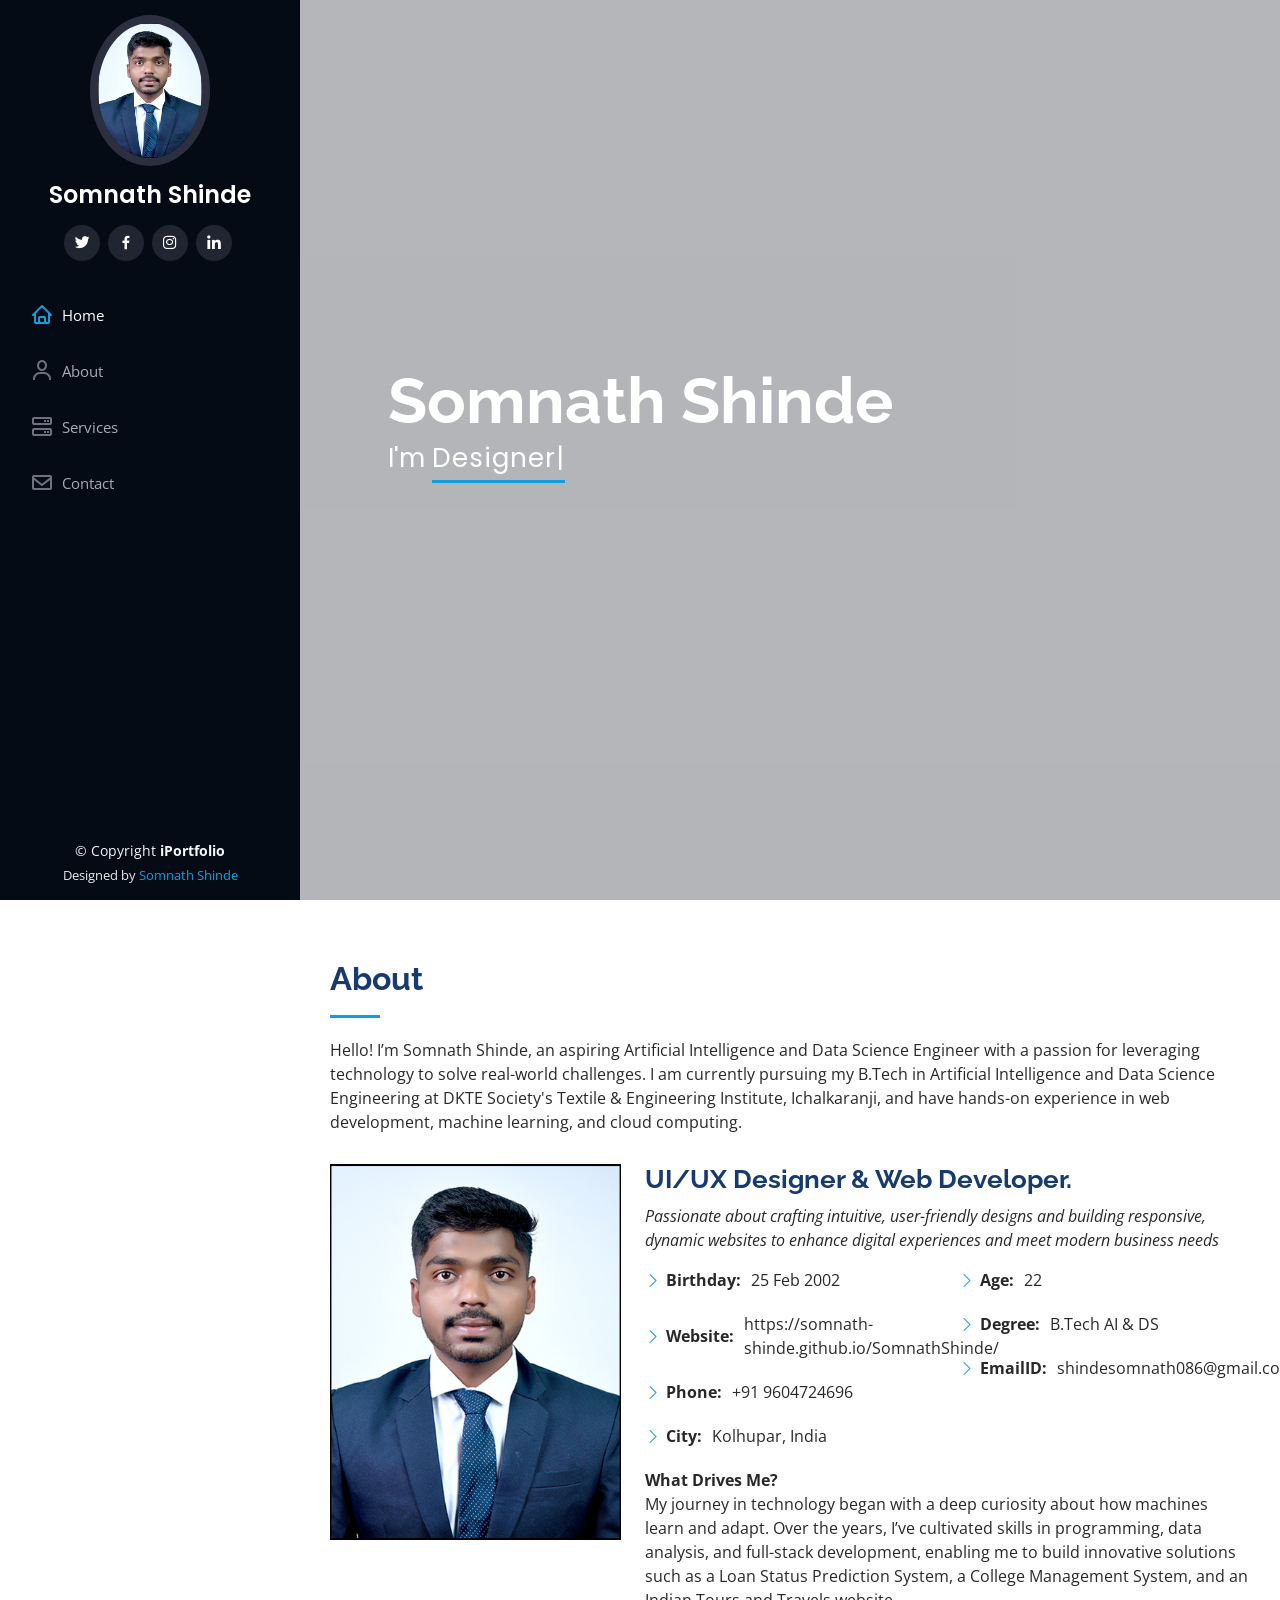
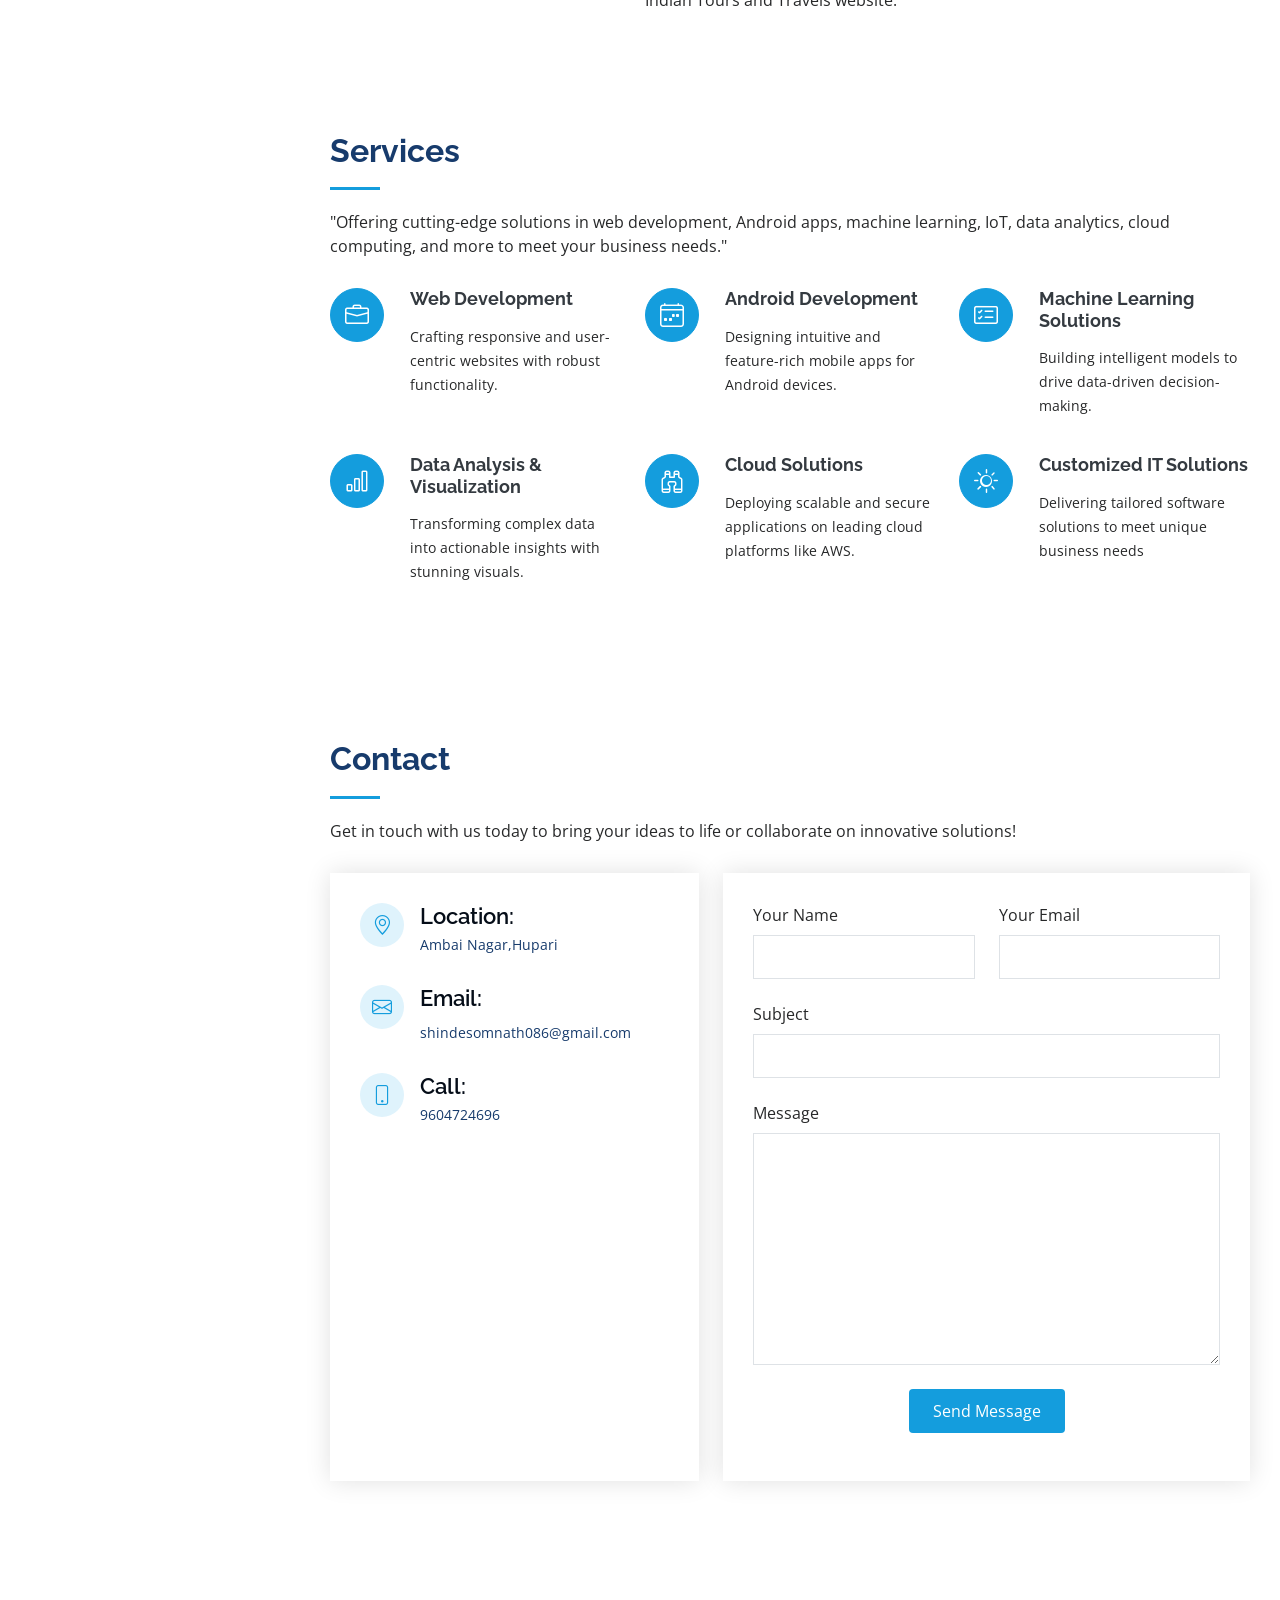
==== commit c0ed4191: "Update index.html" ====
--- a/index.html
+++ b/index.html
@@ -91,8 +91,7 @@
           <div class="col-lg-8 pt-4 pt-lg-0 content" data-aos="fade-left">
             <h3>UI/UX Designer &amp; Web Developer.</h3>
             <p class="fst-italic">
-              Lorem ipsum dolor sit amet, consectetur adipiscing elit, sed do eiusmod tempor incididunt ut labore et dolore
-              magna aliqua.
+             Passionate about crafting intuitive, user-friendly designs and building responsive, dynamic websites to enhance digital experiences and meet modern business needs
             </p>
             <div class="row">
               <div class="col-lg-6">
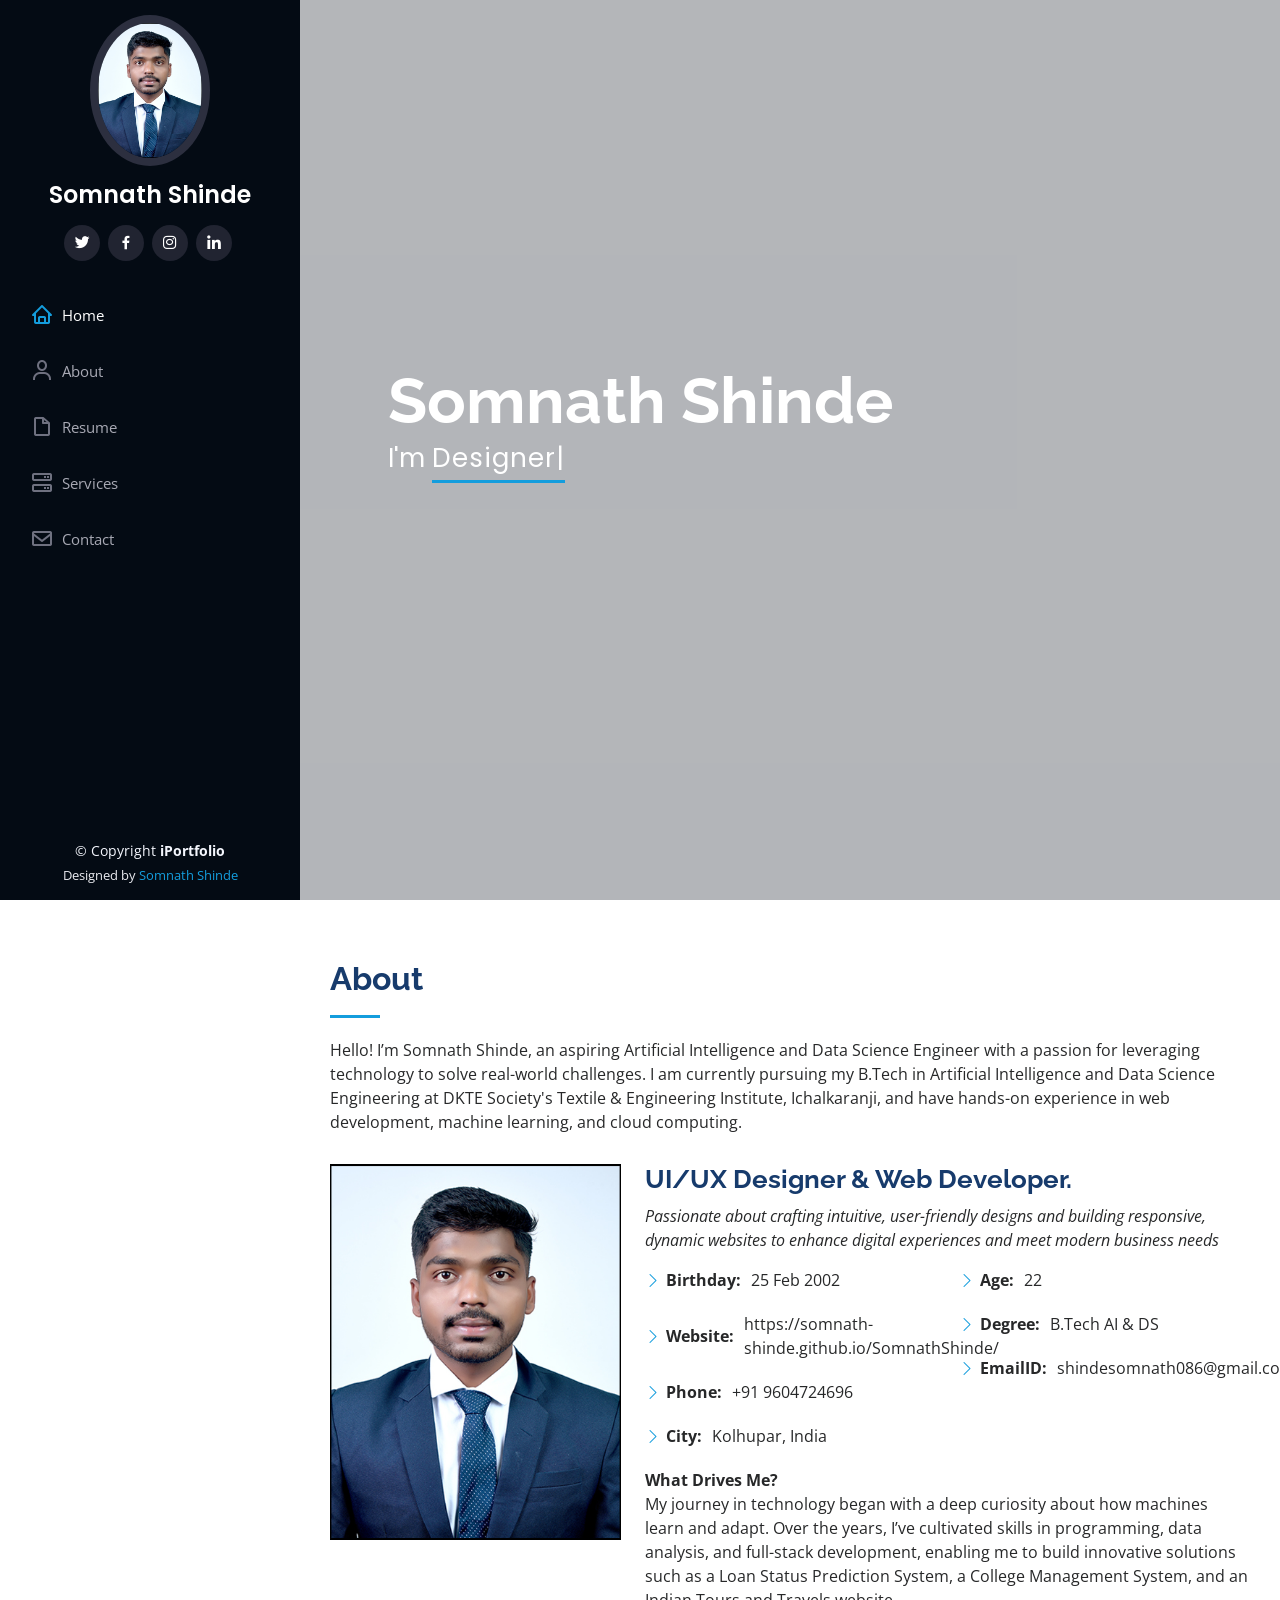
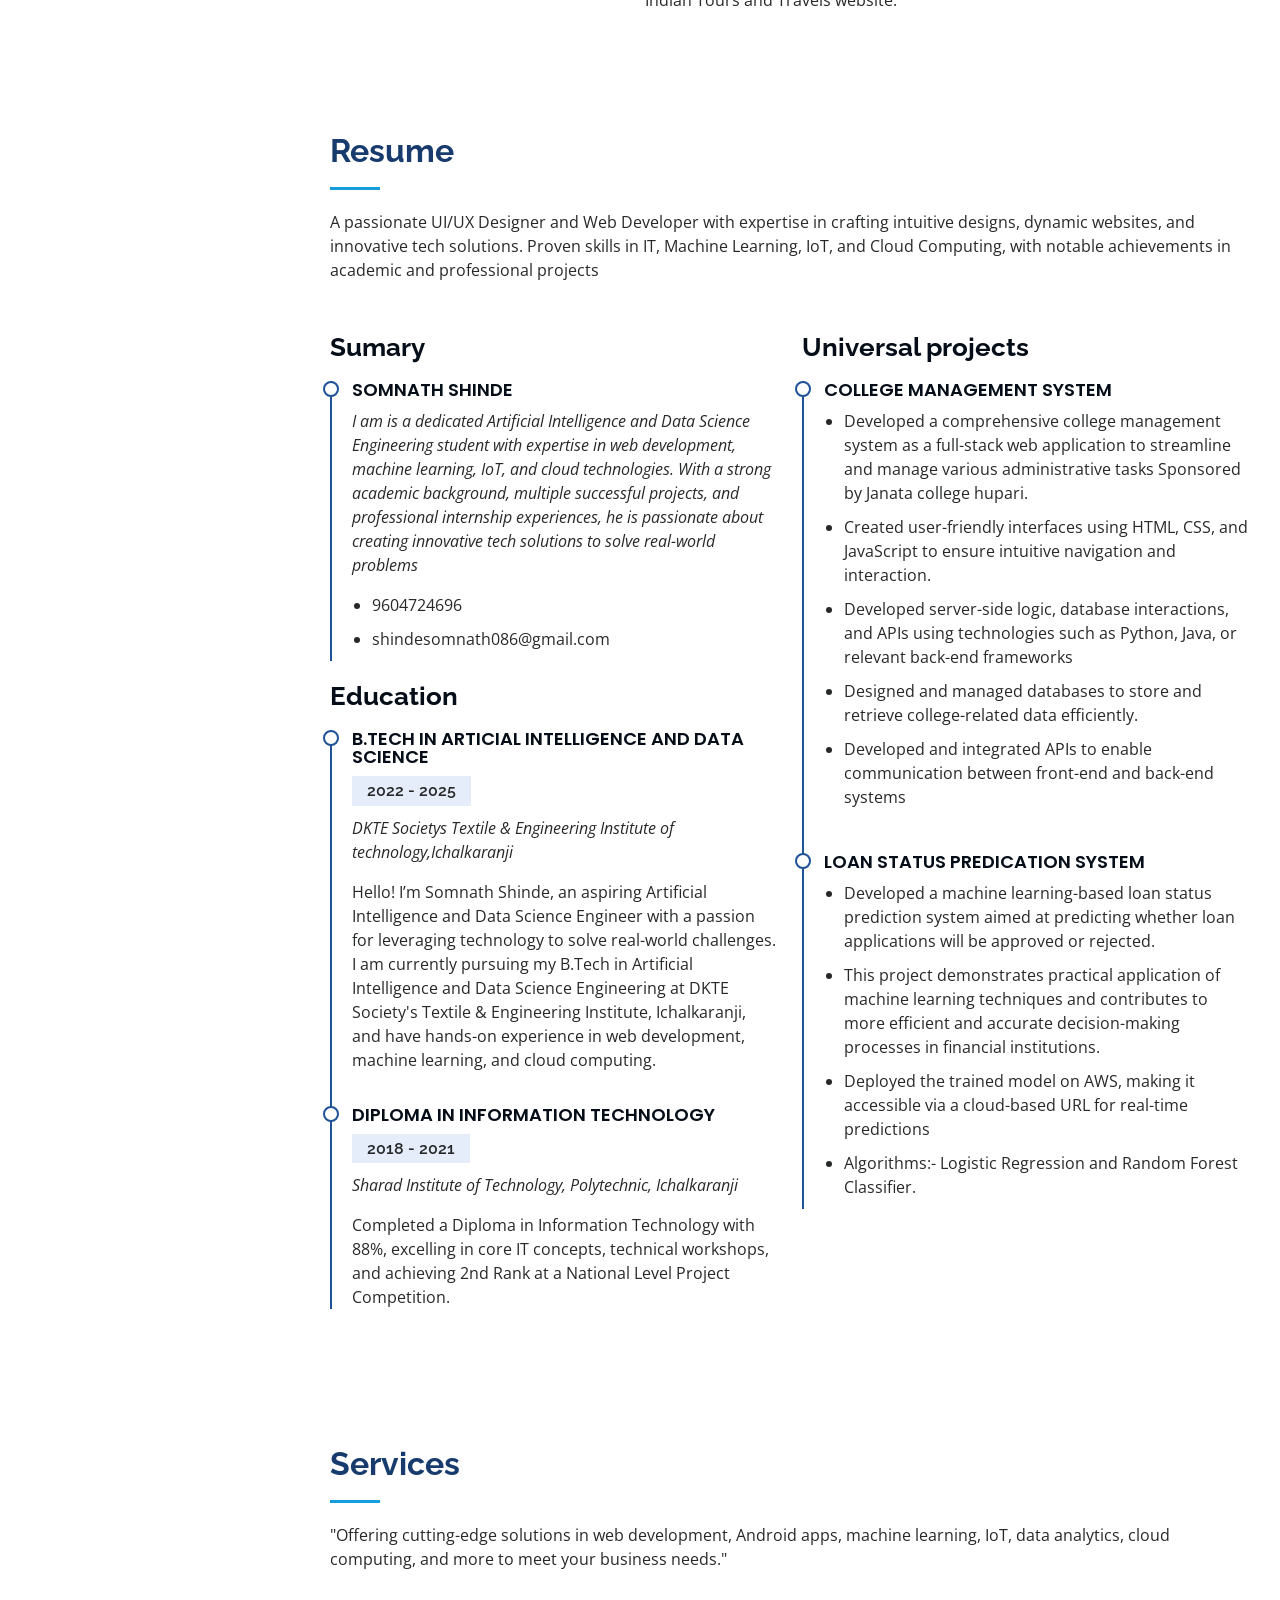
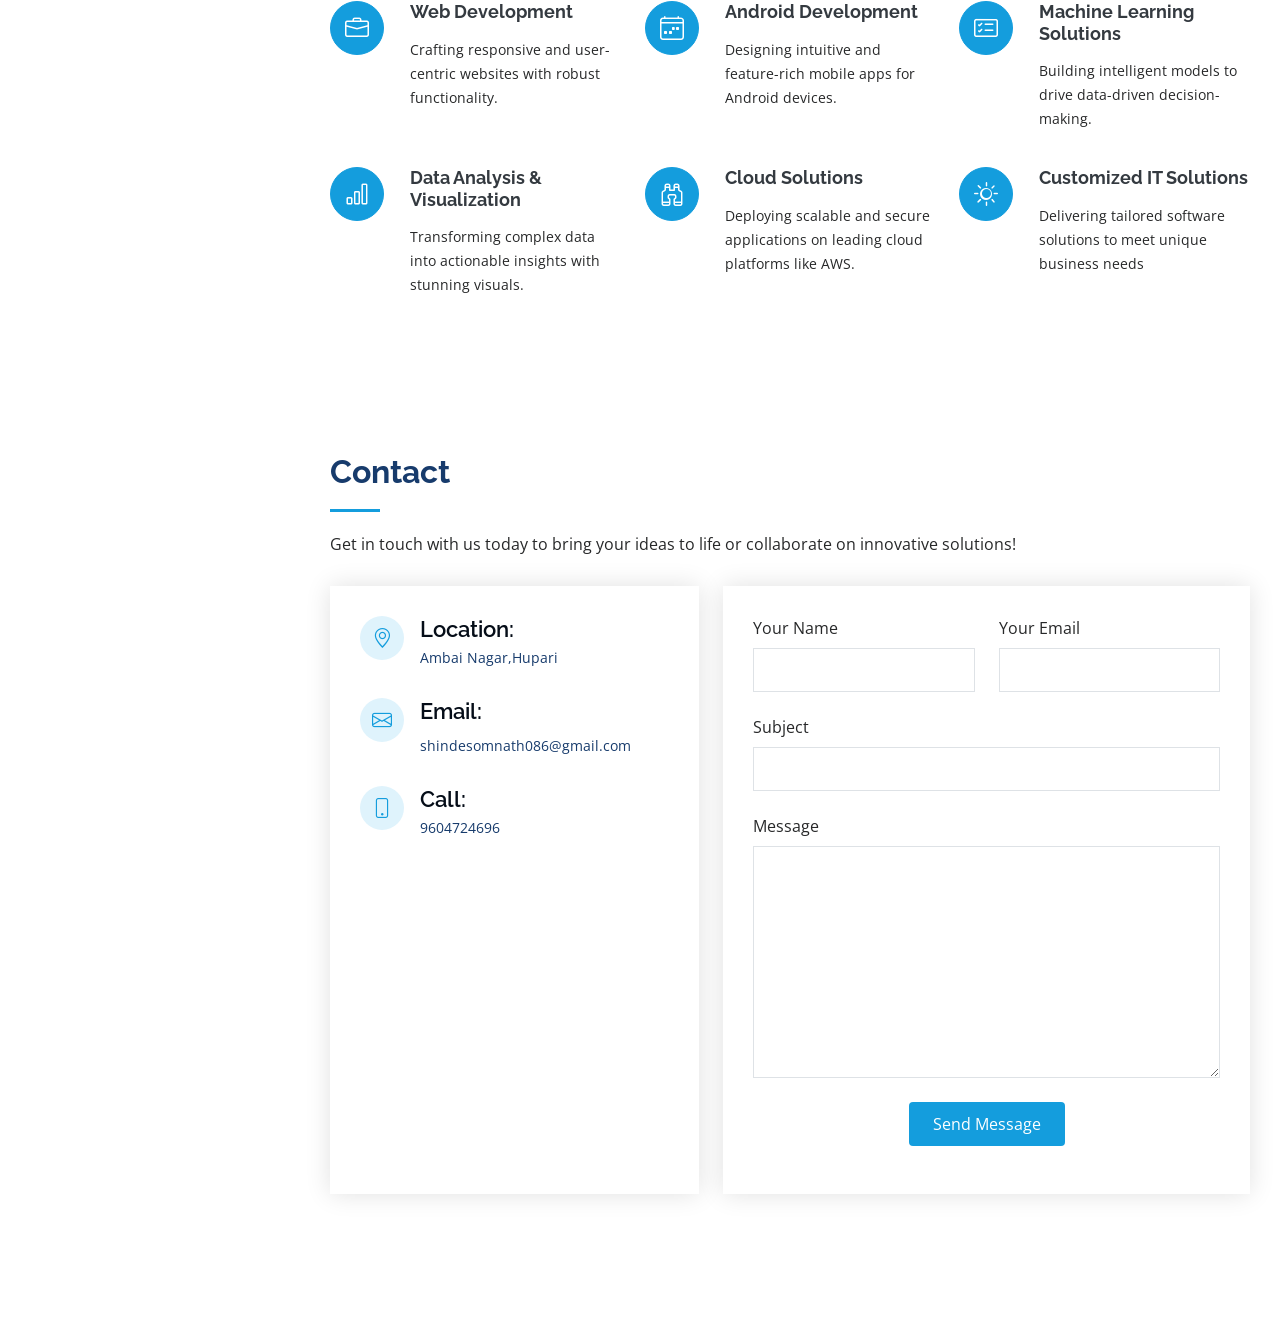
==== commit 43a19900: "Update index.html" ====
--- a/index.html
+++ b/index.html
@@ -53,6 +53,7 @@
         <ul>
           <li><a href="#hero" class="nav-link scrollto active"><i class="bx bx-home"></i> <span>Home</span></a></li>
           <li><a href="#about" class="nav-link scrollto"><i class="bx bx-user"></i> <span>About</span></a></li>
+          <li><a href="#resume" class="nav-link scrollto"><i class="bx bx-file-blank"></i> <span>Resume</span></a></li>
           <li><a href="#services" class="nav-link scrollto"><i class="bx bx-server"></i> <span>Services</span></a></li>
           <li><a href="#contact" class="nav-link scrollto"><i class="bx bx-envelope"></i> <span>Contact</span></a></li>
         </ul>
@@ -123,6 +124,77 @@
       </div>
     </section><!-- End About Section -->
 
+
+    
+    <!-- ======= Resume Section ======= -->
+    <section id="resume" class="resume">
+      <div class="container">
+
+        <div class="section-title">
+          <h2>Resume</h2>
+          <p>A passionate UI/UX Designer and Web Developer with expertise in crafting intuitive designs, dynamic websites, and innovative tech solutions. Proven skills in IT, Machine Learning, IoT, and Cloud Computing, with notable achievements in academic and professional projects</p>
+        </div>
+
+        <div class="row">
+          <div class="col-lg-6" data-aos="fade-up">
+            <h3 class="resume-title">Sumary</h3>
+            <div class="resume-item pb-0">
+              <h4>Somnath Shinde</h4>
+              <p><em>I am  is a dedicated Artificial Intelligence and Data Science Engineering student with expertise in web development, machine learning, IoT, and cloud technologies. With a strong academic background, multiple successful projects, and professional internship experiences, he is passionate about creating innovative tech solutions to solve real-world problems</em></p>
+              <ul>
+               
+                <li>9604724696</li>
+                <li>shindesomnath086@gmail.com</li>
+              </ul>
+            </div>
+
+            <h3 class="resume-title">Education</h3>
+            <div class="resume-item">
+              <h4>B.Tech In Articial Intelligence and data Science</h4>
+              <h5>2022 - 2025</h5>
+              <p><em>DKTE Societys Textile & Engineering Institute of technology,Ichalkaranji</em></p>
+              <p>Hello! I’m Somnath Shinde, an aspiring Artificial Intelligence and Data Science Engineer with a passion for leveraging technology to solve real-world challenges. I am currently pursuing my B.Tech in Artificial Intelligence and Data Science Engineering at DKTE Society's Textile & Engineering Institute, Ichalkaranji, 
+                and have hands-on experience in web development, machine learning, and cloud computing.</p>
+            </div>
+            <div class="resume-item">
+              <h4>Diploma In information Technology</h4>
+              <h5>2018 - 2021</h5>
+              <p><em>Sharad Institute of Technology, Polytechnic, Ichalkaranji</em></p>
+              <p>Completed a Diploma in Information Technology with 88%, excelling in core IT concepts, technical workshops, and achieving 2nd Rank at a National Level Project Competition.</p>
+            </div>
+          </div>
+          <div class="col-lg-6" data-aos="fade-up" data-aos-delay="100">
+            <h3 class="resume-title">Universal projects</h3>
+            <div class="resume-item">
+              <h4> College Management System</h4>
+              <ul>
+                <li>Developed a comprehensive college management system as a full-stack web application to streamline and 
+                  manage various administrative tasks Sponsored by Janata college hupari.</li>
+                <li>Created user-friendly interfaces using HTML, CSS, and JavaScript to ensure intuitive navigation and 
+                  interaction.  </li>
+                <li>Developed server-side logic, database interactions, and APIs using technologies such as Python, Java, or 
+                  relevant back-end frameworks</li>
+                <li>Designed and managed databases to store and retrieve college-related data efficiently.</li>
+                <li>Developed and integrated APIs to enable communication between front-end and back-end systems</li>
+              </ul>
+            </div>
+            <div class="resume-item">
+              <h4> Loan Status Predication System</h4>
+              <ul>
+                <li>Developed a machine learning-based loan status prediction system aimed at predicting whether loan 
+                  applications will be approved or rejected.</li>
+                <li>This project demonstrates practical application of machine learning techniques and contributes to more 
+                  efficient and accurate decision-making processes in financial institutions.</li>
+                <li>Deployed the trained model on AWS, making it accessible via a cloud-based URL for real-time 
+                  predictions</li>
+                <li>Algorithms:- Logistic Regression and Random Forest Classifier.</li>
+              </ul>
+            </div>
+          </div>
+        </div>
+
+      </div>
+    </section><!-- End Resume Section -->
     <!-- ======= Services Section ======= -->
     <section id="services" class="services">
       <div class="container">
